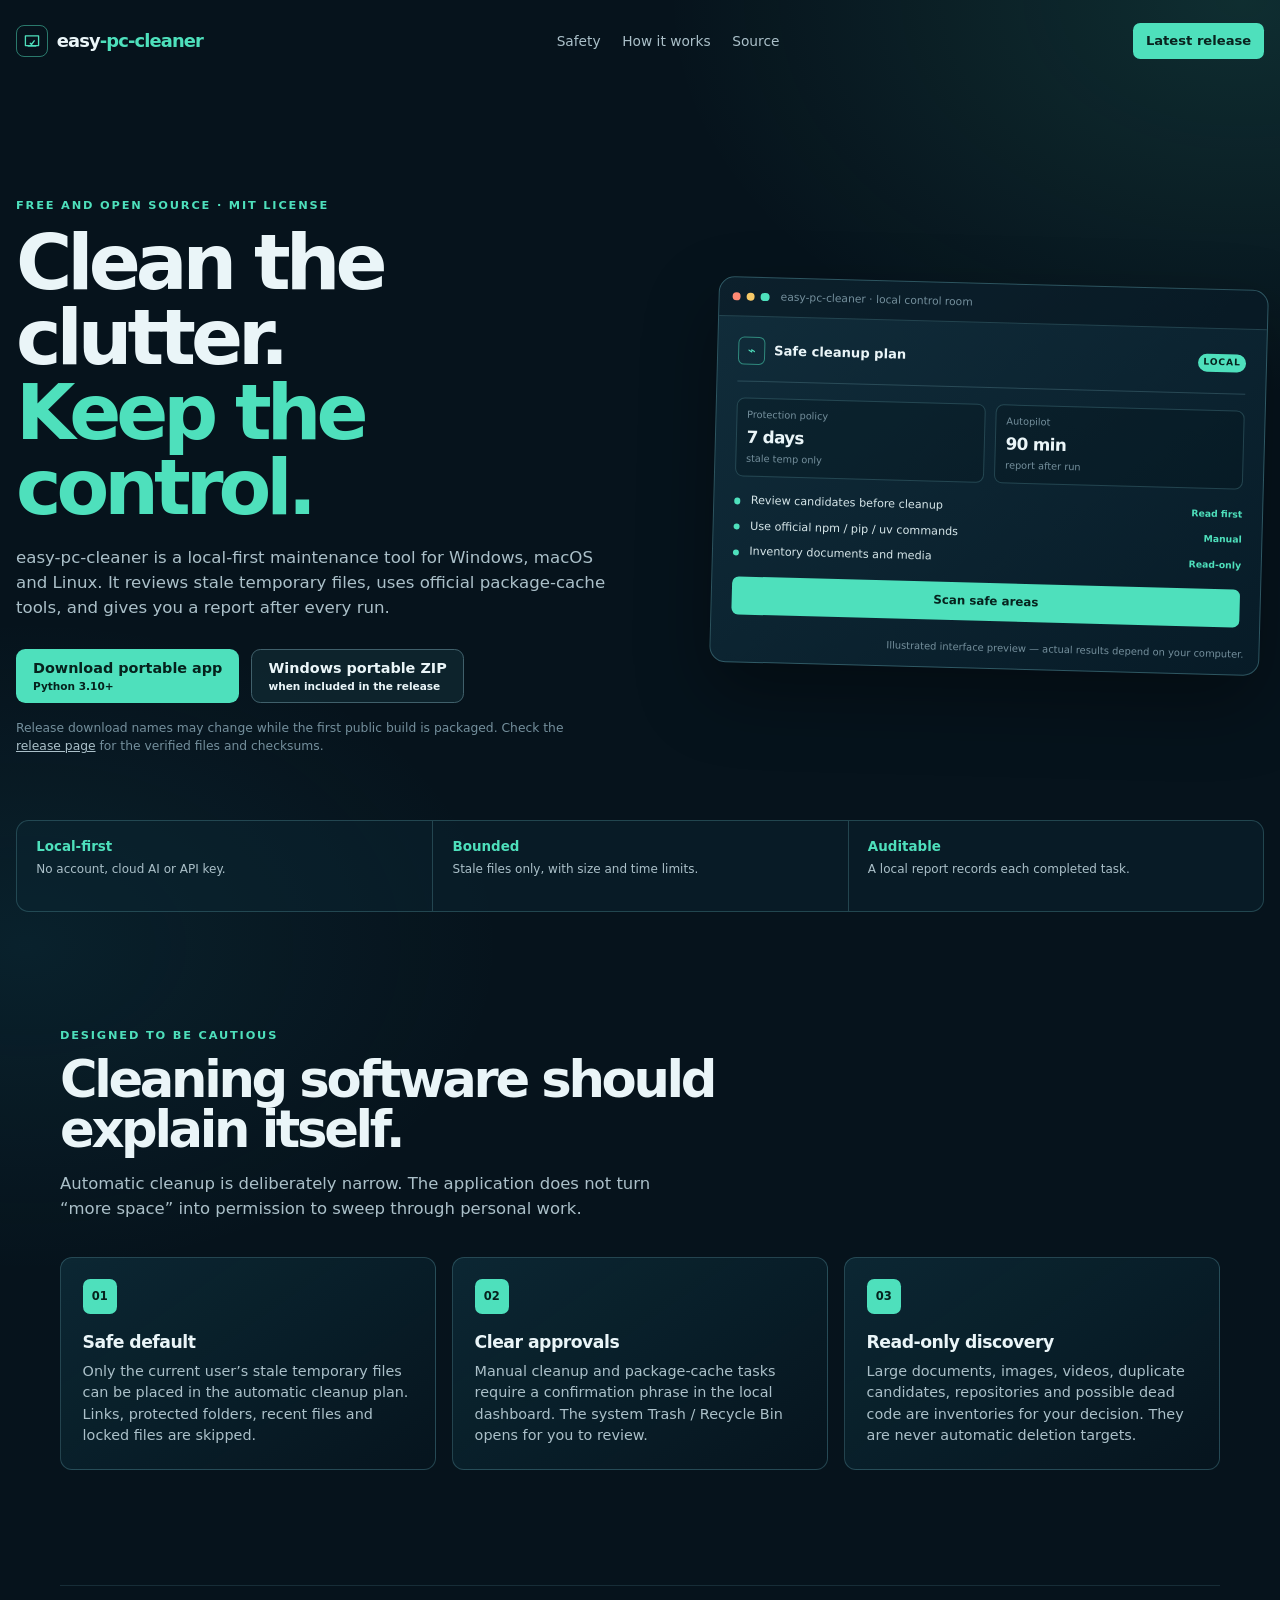
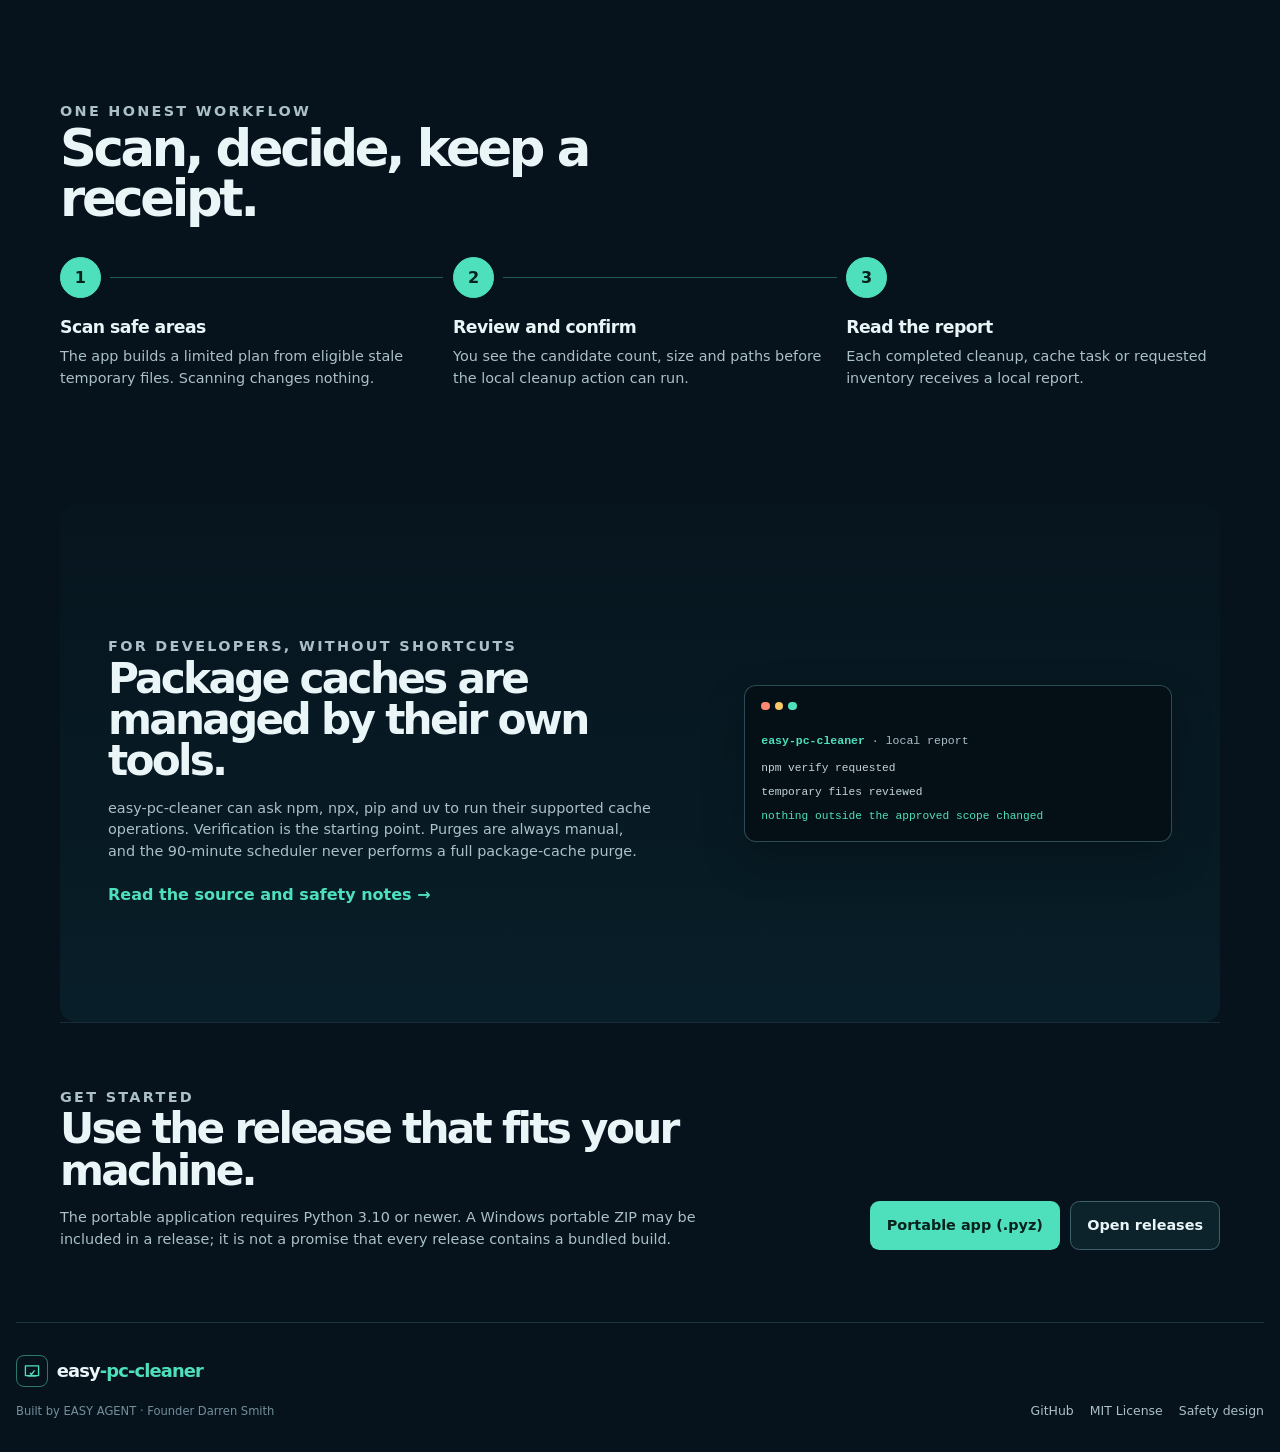
==== docs/index.html @ 3635baed "Build safe cross-platform Easy PC Cleaner with local dashboard and per-user scheduling" ====
<!doctype html>
<html lang="en">
  <head>
    <meta charset="utf-8">
    <meta name="viewport" content="width=device-width, initial-scale=1">
    <meta name="description" content="easy-pc-cleaner is a free, open-source, local-first cleanup tool for Windows, macOS and Linux.">
    <title>easy-pc-cleaner — clean with receipts</title>
    <link rel="stylesheet" href="style.css">
  </head>
  <body>
    <a class="skip" href="#main">Skip to content</a>
    <header class="nav">
      <a class="logo" href="#top" aria-label="easy-pc-cleaner home">
        <svg viewBox="0 0 48 48" aria-hidden="true" focusable="false"><path d="M9 12.5h30v22H9zM15 35.5h18M20 29l2.8 3 6.2-8.5" fill="none" stroke="currentColor" stroke-width="3" stroke-linecap="round" stroke-linejoin="round"/></svg>
        <span><b>easy</b><em>-pc-cleaner</em></span>
      </a>
      <nav aria-label="Main navigation"><a href="#safety">Safety</a><a href="#how-it-works">How it works</a><a href="https://github.com/ds335033/easy-pc-cleaner">Source</a></nav>
      <a class="nav-cta" href="https://github.com/ds335033/easy-pc-cleaner/releases/latest">Latest release</a>
    </header>

    <main id="main">
      <section id="top" class="hero">
        <div class="hero-copy">
          <p class="kicker">Free and open source · MIT License</p>
          <h1>Clean the clutter.<br><span>Keep the control.</span></h1>
          <p class="lede">easy-pc-cleaner is a local-first maintenance tool for Windows, macOS and Linux. It reviews stale temporary files, uses official package-cache tools, and gives you a report after every run.</p>
          <div class="downloads" aria-label="Downloads">
            <a class="button primary" href="https://github.com/ds335033/easy-pc-cleaner/releases/latest/download/easy-pc-cleaner.pyz">Download portable app <small>Python 3.10+</small></a>
            <a class="button secondary" href="https://github.com/ds335033/easy-pc-cleaner/releases/latest/download/easy-pc-cleaner-windows-x64.zip">Windows portable ZIP <small>when included in the release</small></a>
          </div>
          <p class="release-note">Release download names may change while the first public build is packaged. Check the <a href="https://github.com/ds335033/easy-pc-cleaner/releases/latest">release page</a> for the verified files and checksums.</p>
        </div>
        <div class="preview" aria-label="Illustrated interface preview">
          <div class="preview-bar"><span class="dot coral"></span><span class="dot gold"></span><span class="dot mint"></span><span class="preview-title">easy-pc-cleaner · local control room</span></div>
          <div class="preview-body">
            <div class="preview-top"><span class="mini-logo">⌁</span><span>Safe cleanup plan</span><span class="local">LOCAL</span></div>
            <div class="preview-rule"></div>
            <div class="preview-stats"><div><small>Protection policy</small><b>7 days</b><span>stale temp only</span></div><div><small>Autopilot</small><b>90 min</b><span>report after run</span></div></div>
            <div class="preview-list"><div><i></i><span>Review candidates before cleanup</span><b>Read first</b></div><div><i></i><span>Use official npm / pip / uv commands</span><b>Manual</b></div><div><i></i><span>Inventory documents and media</span><b>Read-only</b></div></div>
            <div class="preview-button">Scan safe areas</div>
          </div>
          <p>Illustrated interface preview — actual results depend on your computer.</p>
        </div>
      </section>

      <section class="proof-strip" aria-label="Product principles">
        <div><strong>Local-first</strong><span>No account, cloud AI or API key.</span></div>
        <div><strong>Bounded</strong><span>Stale files only, with size and time limits.</span></div>
        <div><strong>Auditable</strong><span>A local report records each completed task.</span></div>
      </section>

      <section id="safety" class="section safety">
        <div class="section-intro"><p class="kicker">Designed to be cautious</p><h2>Cleaning software should explain itself.</h2><p>Automatic cleanup is deliberately narrow. The application does not turn “more space” into permission to sweep through personal work.</p></div>
        <div class="safety-grid">
          <article><span class="icon">01</span><h3>Safe default</h3><p>Only the current user’s stale temporary files can be placed in the automatic cleanup plan. Links, protected folders, recent files and locked files are skipped.</p></article>
          <article><span class="icon">02</span><h3>Clear approvals</h3><p>Manual cleanup and package-cache tasks require a confirmation phrase in the local dashboard. The system Trash / Recycle Bin opens for you to review.</p></article>
          <article><span class="icon">03</span><h3>Read-only discovery</h3><p>Large documents, images, videos, duplicate candidates, repositories and possible dead code are inventories for your decision. They are never automatic deletion targets.</p></article>
        </div>
      </section>

      <section id="how-it-works" class="section flow">
        <div class="section-intro"><p class="kicker">One honest workflow</p><h2>Scan, decide, keep a receipt.</h2></div>
        <ol>
          <li><span>1</span><div><h3>Scan safe areas</h3><p>The app builds a limited plan from eligible stale temporary files. Scanning changes nothing.</p></div></li>
          <li><span>2</span><div><h3>Review and confirm</h3><p>You see the candidate count, size and paths before the local cleanup action can run.</p></div></li>
          <li><span>3</span><div><h3>Read the report</h3><p>Each completed cleanup, cache task or requested inventory receives a local report.</p></div></li>
        </ol>
      </section>

      <section class="section developer">
        <div class="developer-copy"><p class="kicker">For developers, without shortcuts</p><h2>Package caches are managed by their own tools.</h2><p>easy-pc-cleaner can ask npm, npx, pip and uv to run their supported cache operations. Verification is the starting point. Purges are always manual, and the 90-minute scheduler never performs a full package-cache purge.</p><a class="text-link" href="https://github.com/ds335033/easy-pc-cleaner">Read the source and safety notes <span aria-hidden="true">→</span></a></div>
        <div class="terminal" aria-label="Illustrated terminal example"><div><span></span><span></span><span></span></div><p><b>easy-pc-cleaner</b> · local report</p><code>npm verify requested</code><code>temporary files reviewed</code><code class="teal">nothing outside the approved scope changed</code></div>
      </section>

      <section class="section install">
        <div><p class="kicker">Get started</p><h2>Use the release that fits your machine.</h2><p>The portable application requires Python 3.10 or newer. A Windows portable ZIP may be included in a release; it is not a promise that every release contains a bundled build.</p></div>
        <div class="install-actions"><a class="button primary" href="https://github.com/ds335033/easy-pc-cleaner/releases/latest/download/easy-pc-cleaner.pyz">Portable app (.pyz)</a><a class="button secondary" href="https://github.com/ds335033/easy-pc-cleaner/releases/latest">Open releases</a></div>
      </section>
    </main>

    <footer><div><a class="logo" href="#top"><svg viewBox="0 0 48 48" aria-hidden="true" focusable="false"><path d="M9 12.5h30v22H9zM15 35.5h18M20 29l2.8 3 6.2-8.5" fill="none" stroke="currentColor" stroke-width="3" stroke-linecap="round" stroke-linejoin="round"/></svg><span><b>easy</b><em>-pc-cleaner</em></span></a><p>Built by EASY AGENT · Founder Darren Smith</p></div><div class="footer-links"><a href="https://github.com/ds335033/easy-pc-cleaner">GitHub</a><a href="https://github.com/ds335033/easy-pc-cleaner/blob/main/LICENSE">MIT License</a><a href="#safety">Safety design</a></div></footer>
  </body>
</html>
---- docs/style.css ----
:root { --ink:#eaf5f8; --muted:#abc0c9; --dim:#748f9c; --night:#06131c; --ocean:#0b2532; --line:#284956; --mint:#4ee0bc; --coral:#ff8973; --gold:#f7c967; font-family:Inter,ui-sans-serif,system-ui,-apple-system,BlinkMacSystemFont,"Segoe UI",sans-serif; color-scheme:dark; }
*{box-sizing:border-box} html{scroll-behavior:smooth;background:var(--night)} body{min-width:320px;margin:0;color:var(--ink);background:radial-gradient(900px 620px at 97% 0,rgba(78,224,188,.13),transparent 64%),radial-gradient(730px 500px at 2% 31%,rgba(34,135,160,.12),transparent 65%),var(--night);line-height:1.5} a{color:inherit} :focus-visible{outline:3px solid var(--gold);outline-offset:4px}.skip{position:fixed;top:-4rem;left:1rem;z-index:20;padding:.6rem .9rem;color:#10202a;background:var(--gold);border-radius:.45rem;font-weight:800;text-decoration:none}.skip:focus{top:1rem}
.nav{width:min(1280px,calc(100% - 2rem));min-height:82px;margin:auto;display:flex;align-items:center;justify-content:space-between;gap:1rem}.logo{display:inline-flex;align-items:center;gap:.55rem;color:var(--ink);font-size:1.12rem;letter-spacing:-.05em;text-decoration:none}.logo svg{width:2rem;height:2rem;padding:.28rem;color:var(--mint);border:1px solid rgba(78,224,188,.5);border-radius:.5rem}.logo b{font-weight:850}.logo em{color:var(--mint);font-style:normal;font-weight:800}.nav nav{display:flex;align-items:center;gap:1.35rem}.nav nav a{color:var(--muted);font-size:.86rem;text-decoration:none}.nav nav a:hover,.release-note a,.text-link,.footer-links a:hover{color:var(--mint)}.nav-cta{padding:.5rem .8rem;color:#09231f;background:var(--mint);border-radius:.45rem;font-size:.82rem;font-weight:850;text-decoration:none}
.hero{width:min(1280px,calc(100% - 2rem));margin:0 auto;padding:clamp(4rem,9vw,8rem) 0 4rem;display:grid;grid-template-columns:1.05fr .95fr;gap:clamp(2rem,7vw,7rem);align-items:center}.kicker{margin:0 0 .65rem;color:var(--mint);font-size:.71rem;font-weight:850;letter-spacing:.16em;text-transform:uppercase}.hero h1,.section h2{margin:0;line-height:.98;letter-spacing:-.065em}.hero h1{font-size:clamp(3.05rem,6vw,5.65rem)}.hero h1 span{color:var(--mint)}.lede{max-width:610px;margin:1.25rem 0 0;color:var(--muted);font-size:clamp(1rem,1.3vw,1.16rem)}.downloads{display:flex;flex-wrap:wrap;gap:.75rem;margin-top:1.8rem}.button{display:inline-flex;flex-direction:column;justify-content:center;min-height:3.1rem;padding:.6rem 1rem;border:1px solid transparent;border-radius:.58rem;font-size:.9rem;font-weight:820;line-height:1.18;text-decoration:none;transition:transform .15s ease,background-color .15s ease}.button:hover{transform:translateY(-2px)}.button small{margin-top:.18rem;font-size:.66rem;font-weight:600}.primary{color:#06221d;background:var(--mint)}.secondary{color:var(--ink);border-color:#40606b;background:rgba(20,50,61,.52)}.release-note{max-width:560px;margin:1rem 0 0;color:var(--dim);font-size:.77rem}.release-note a{color:var(--muted)}
.preview{margin:0;overflow:hidden;border:1px solid rgba(77,132,143,.52);border-radius:1rem;background:linear-gradient(145deg,#112d3b,#071b27);box-shadow:0 30px 70px rgba(0,0,0,.35);transform:rotate(1.5deg)}.preview-bar{display:flex;align-items:center;gap:.36rem;padding:.7rem .8rem;border-bottom:1px solid rgba(77,132,143,.38);background:rgba(3,13,20,.38)}.dot{width:.53rem;height:.53rem;border-radius:50%}.coral{background:var(--coral)}.gold{background:var(--gold)}.mint{background:var(--mint)}.preview-title{margin-left:.35rem;color:var(--dim);font-size:.67rem}.preview-body{padding:1.25rem}.preview-top{display:flex;align-items:center;gap:.55rem;font-size:.82rem;font-weight:780}.mini-logo{display:grid;place-items:center;width:1.7rem;height:1.7rem;color:var(--mint);border:1px solid rgba(78,224,188,.52);border-radius:.38rem}.local{margin-left:auto;padding:.13rem .35rem;color:#06221d;background:var(--mint);border-radius:99px;font-size:.57rem;font-weight:900;letter-spacing:.1em}.preview-rule{height:1px;margin:1rem 0;background:rgba(92,139,151,.36)}.preview-stats{display:grid;grid-template-columns:1fr 1fr;gap:.65rem}.preview-stats div{padding:.6rem;border:1px solid rgba(77,132,143,.39);border-radius:.5rem;background:rgba(3,13,20,.23)}.preview-stats small,.preview-stats span{display:block;color:var(--dim);font-size:.61rem}.preview-stats b{display:block;margin:.12rem 0;font-size:1.05rem;letter-spacing:-.04em}.preview-list{display:grid;gap:.55rem;margin:1rem 0}.preview-list div{display:grid;grid-template-columns:.58rem 1fr auto;align-items:center;gap:.45rem;color:#d6e6e9;font-size:.7rem}.preview-list i{width:.38rem;height:.38rem;border-radius:50%;background:var(--mint)}.preview-list b{color:var(--mint);font-size:.58rem}.preview-button{padding:.62rem;color:#06221d;background:var(--mint);border-radius:.42rem;font-size:.74rem;font-weight:900;text-align:center}.preview>p{margin:0;padding:0 .95rem .8rem;color:var(--dim);font-size:.62rem;text-align:right}.proof-strip{width:min(1280px,calc(100% - 2rem));margin:auto;display:grid;grid-template-columns:repeat(3,1fr);border:1px solid rgba(77,132,143,.4);border-radius:.8rem;background:rgba(12,39,51,.48)}.proof-strip div{min-height:90px;padding:1rem 1.2rem}.proof-strip div+div{border-left:1px solid rgba(77,132,143,.4)}.proof-strip strong,.proof-strip span{display:block}.proof-strip strong{color:var(--mint);font-size:.84rem}.proof-strip span{margin-top:.2rem;color:var(--muted);font-size:.75rem}
.section{width:min(1160px,calc(100% - 2rem));margin:0 auto;padding:clamp(4.5rem,9vw,7.5rem) 0}.section h2{max-width:670px;font-size:clamp(2rem,4vw,3.8rem)}.section-intro>p:last-child{max-width:620px;margin:1.1rem 0 0;color:var(--muted);font-size:1.03rem}.safety-grid{display:grid;grid-template-columns:repeat(3,1fr);gap:1rem;margin-top:2.2rem}.safety-grid article{padding:1.35rem;border:1px solid rgba(77,132,143,.42);border-radius:.75rem;background:linear-gradient(145deg,rgba(15,48,61,.7),rgba(6,22,32,.65))}.icon{display:inline-grid;place-items:center;width:2.15rem;height:2.15rem;color:#06221d;background:var(--mint);border-radius:.45rem;font-size:.72rem;font-weight:900}.safety-grid h3,.flow h3{margin:1rem 0 .3rem;font-size:1.08rem;letter-spacing:-.03em}.safety-grid p,.flow p,.developer p,.install p{margin:0;color:var(--muted);font-size:.9rem}.flow{border-top:1px solid rgba(77,132,143,.23)}.flow ol{display:grid;grid-template-columns:repeat(3,1fr);gap:1.2rem;padding:0;margin:2.15rem 0 0;counter-reset:step;list-style:none}.flow li{position:relative;padding-top:3.4rem}.flow li:not(:last-child)::after{position:absolute;top:1.25rem;left:3.1rem;right:-.6rem;height:1px;background:rgba(78,224,188,.36);content:""}.flow li>span{position:absolute;top:0;display:grid;place-items:center;width:2.55rem;height:2.55rem;color:#07211d;border:1px solid var(--mint);border-radius:50%;background:var(--mint);font-weight:900}.flow h3{margin:.2rem 0 .35rem}.developer{display:grid;grid-template-columns:1fr .8fr;gap:clamp(2rem,7vw,7rem);align-items:center;background:linear-gradient(180deg,rgba(7,28,39,.18),rgba(10,41,52,.5));border-radius:1rem}.developer-copy{padding-left:clamp(0rem,4vw,3rem)}.developer-copy h2{font-size:clamp(1.8rem,3.3vw,3.1rem)}.developer-copy p{max-width:570px;margin-top:1rem}.text-link{display:inline-block;margin-top:1.25rem;color:var(--mint);font-weight:780;text-decoration:none}.terminal{margin-right:clamp(0rem,4vw,3rem);padding:1rem;border:1px solid rgba(77,132,143,.53);border-radius:.75rem;background:#050f16;box-shadow:0 18px 40px rgba(0,0,0,.25);font-family:ui-monospace,SFMono-Regular,Menlo,Consolas,monospace}.terminal>div{display:flex;gap:.33rem}.terminal>div span{width:.52rem;height:.52rem;border-radius:50%;background:var(--coral)}.terminal>div span:nth-child(2){background:var(--gold)}.terminal>div span:nth-child(3){background:var(--mint)}.terminal p{margin:1.35rem 0 .7rem;color:var(--muted);font-size:.72rem}.terminal p b{color:var(--mint)}.terminal code{display:block;margin-top:.45rem;color:#c3d5db;font-size:.7rem}.terminal .teal{color:var(--mint)}.install{display:flex;align-items:end;justify-content:space-between;gap:2rem;padding-top:3rem;padding-bottom:4.5rem;border-top:1px solid rgba(77,132,143,.23)}.install h2{max-width:640px;font-size:clamp(1.9rem,3.3vw,3.1rem)}.install p{max-width:670px;margin-top:1rem}.install-actions{display:flex;flex-wrap:wrap;gap:.65rem;justify-content:flex-end}.install-actions .button{white-space:nowrap}
footer{width:min(1280px,calc(100% - 2rem));margin:auto;padding:2rem 0;display:flex;align-items:end;justify-content:space-between;gap:2rem;border-top:1px solid rgba(77,132,143,.3)}footer p{margin:.55rem 0 0;color:var(--dim);font-size:.72rem}.footer-links{display:flex;flex-wrap:wrap;justify-content:flex-end;gap:1rem}.footer-links a{color:var(--muted);font-size:.78rem;text-decoration:none}
@media(max-width:840px){.hero{grid-template-columns:1fr;padding-top:4rem}.preview{max-width:560px;transform:none}.safety-grid,.flow ol{grid-template-columns:1fr}.flow li{padding:0 0 0 3.6rem}.flow li:not(:last-child)::after{top:2.7rem;bottom:-.8rem;left:1.25rem;right:auto;width:1px;height:auto}.developer{grid-template-columns:1fr}.developer-copy{padding:0}.terminal{margin:0}.install{align-items:flex-start;flex-direction:column}.install-actions{justify-content:flex-start}.proof-strip{grid-template-columns:1fr}.proof-strip div+div{border-top:1px solid rgba(77,132,143,.4);border-left:0}}@media(max-width:620px){.nav{min-height:70px}.nav nav{display:none}.nav-cta{font-size:.72rem}.hero h1{font-size:3rem}.downloads,.downloads .button{width:100%}.preview-stats{grid-template-columns:1fr}.section{padding:4rem 0}.footer{align-items:flex-start;flex-direction:column}.footer-links{justify-content:flex-start}.install-actions,.install-actions .button{width:100%}}@media(prefers-reduced-motion:reduce){*{scroll-behavior:auto!important;transition:none!important}}
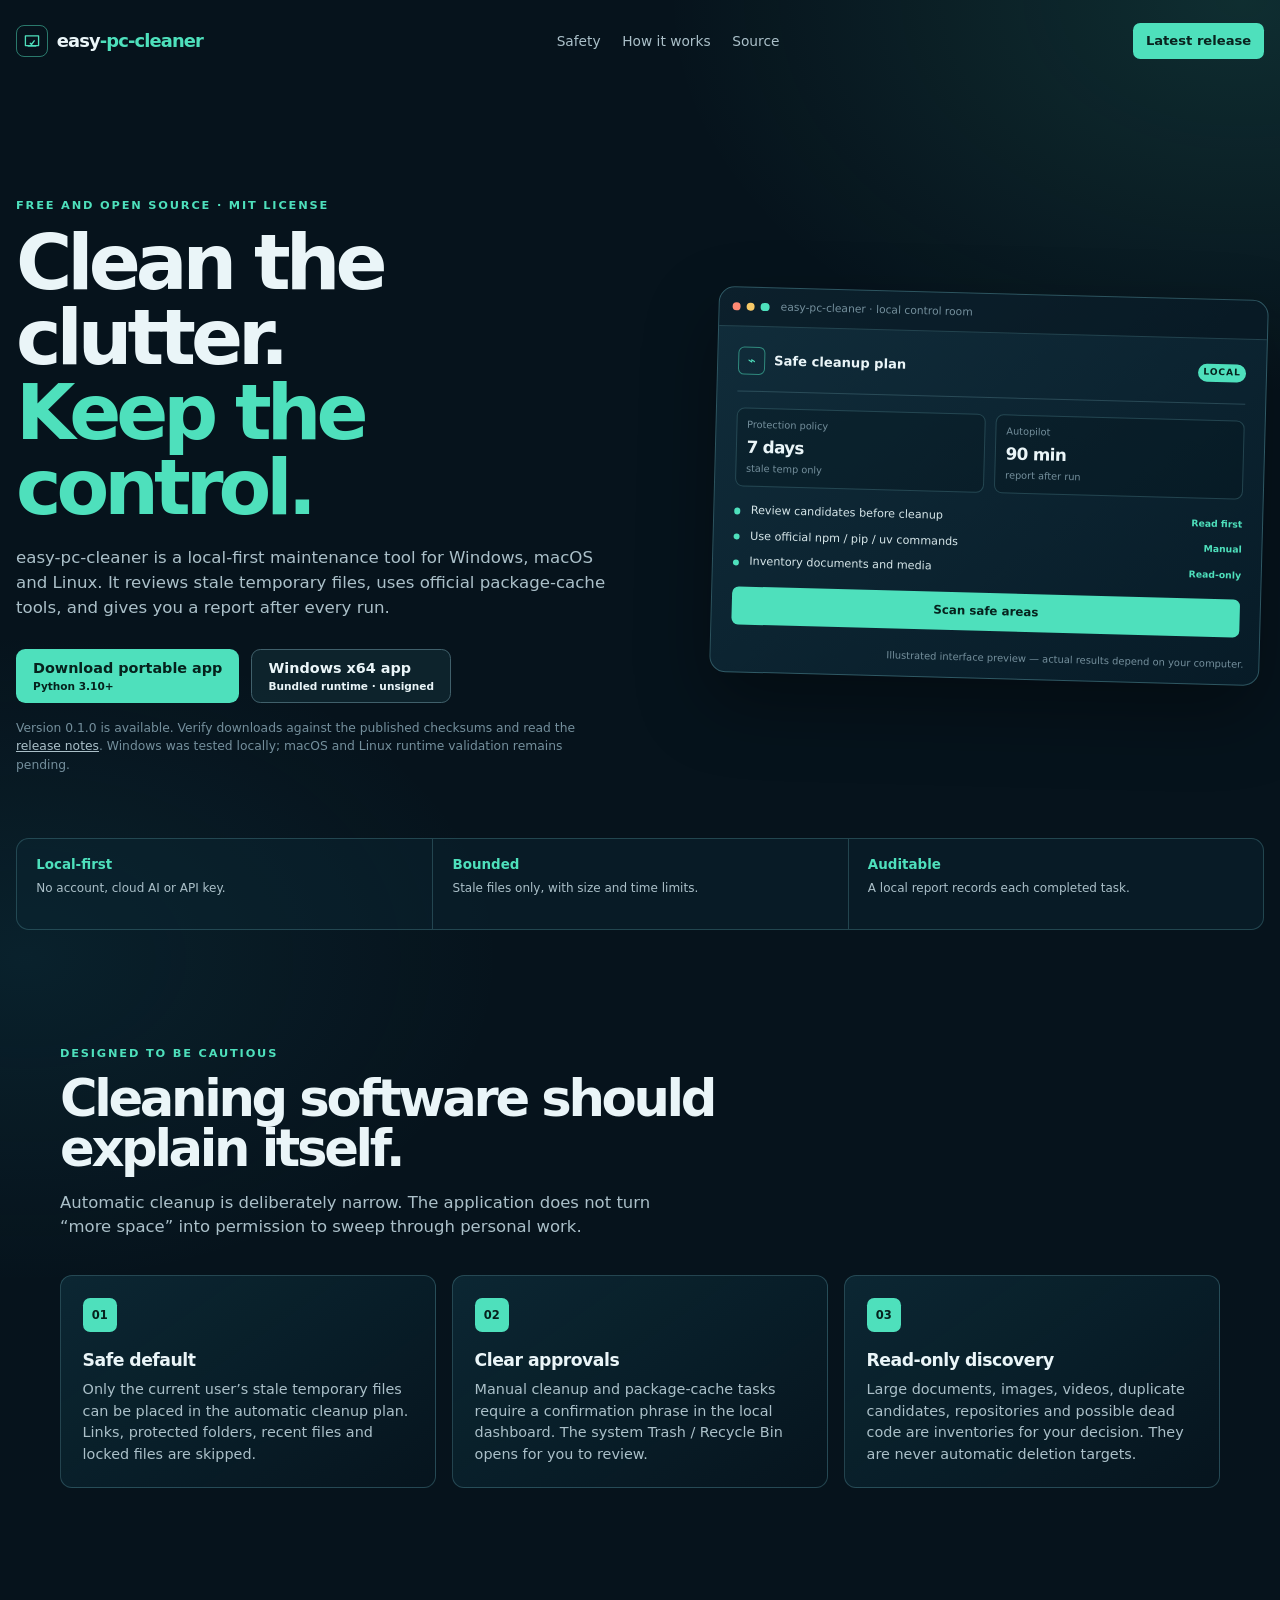
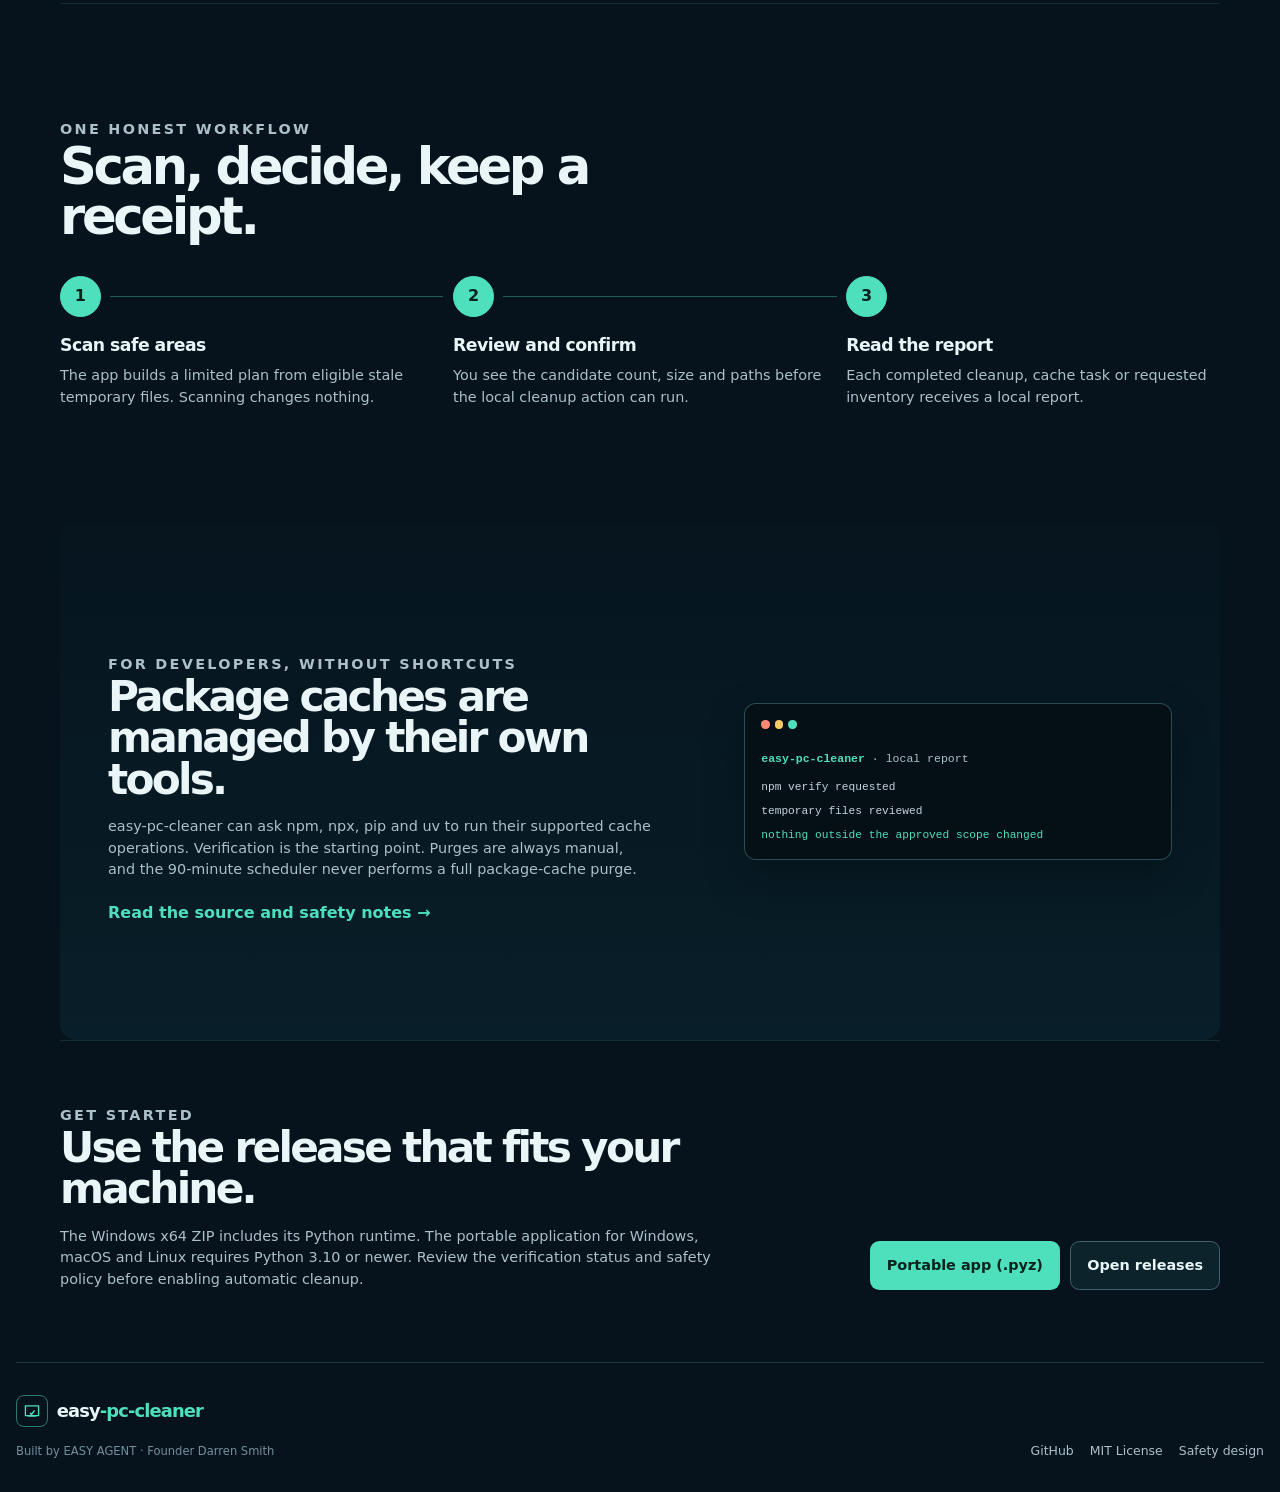
==== commit 38194896: "Show the published release and verified platform status on the product page" ====
--- a/docs/index.html
+++ b/docs/index.html
@@ -26,9 +26,9 @@
           <p class="lede">easy-pc-cleaner is a local-first maintenance tool for Windows, macOS and Linux. It reviews stale temporary files, uses official package-cache tools, and gives you a report after every run.</p>
           <div class="downloads" aria-label="Downloads">
             <a class="button primary" href="https://github.com/ds335033/easy-pc-cleaner/releases/latest/download/easy-pc-cleaner.pyz">Download portable app <small>Python 3.10+</small></a>
-            <a class="button secondary" href="https://github.com/ds335033/easy-pc-cleaner/releases/latest/download/easy-pc-cleaner-windows-x64.zip">Windows portable ZIP <small>when included in the release</small></a>
+            <a class="button secondary" href="https://github.com/ds335033/easy-pc-cleaner/releases/latest/download/easy-pc-cleaner-windows-x64.zip">Windows x64 app <small>Bundled runtime · unsigned</small></a>
           </div>
-          <p class="release-note">Release download names may change while the first public build is packaged. Check the <a href="https://github.com/ds335033/easy-pc-cleaner/releases/latest">release page</a> for the verified files and checksums.</p>
+          <p class="release-note">Version 0.1.0 is available. Verify downloads against the published checksums and read the <a href="https://github.com/ds335033/easy-pc-cleaner/releases/latest">release notes</a>. Windows was tested locally; macOS and Linux runtime validation remains pending.</p>
         </div>
         <div class="preview" aria-label="Illustrated interface preview">
           <div class="preview-bar"><span class="dot coral"></span><span class="dot gold"></span><span class="dot mint"></span><span class="preview-title">easy-pc-cleaner · local control room</span></div>
@@ -73,7 +73,7 @@
       </section>
 
       <section class="section install">
-        <div><p class="kicker">Get started</p><h2>Use the release that fits your machine.</h2><p>The portable application requires Python 3.10 or newer. A Windows portable ZIP may be included in a release; it is not a promise that every release contains a bundled build.</p></div>
+        <div><p class="kicker">Get started</p><h2>Use the release that fits your machine.</h2><p>The Windows x64 ZIP includes its Python runtime. The portable application for Windows, macOS and Linux requires Python 3.10 or newer. Review the verification status and safety policy before enabling automatic cleanup.</p></div>
         <div class="install-actions"><a class="button primary" href="https://github.com/ds335033/easy-pc-cleaner/releases/latest/download/easy-pc-cleaner.pyz">Portable app (.pyz)</a><a class="button secondary" href="https://github.com/ds335033/easy-pc-cleaner/releases/latest">Open releases</a></div>
       </section>
     </main>
